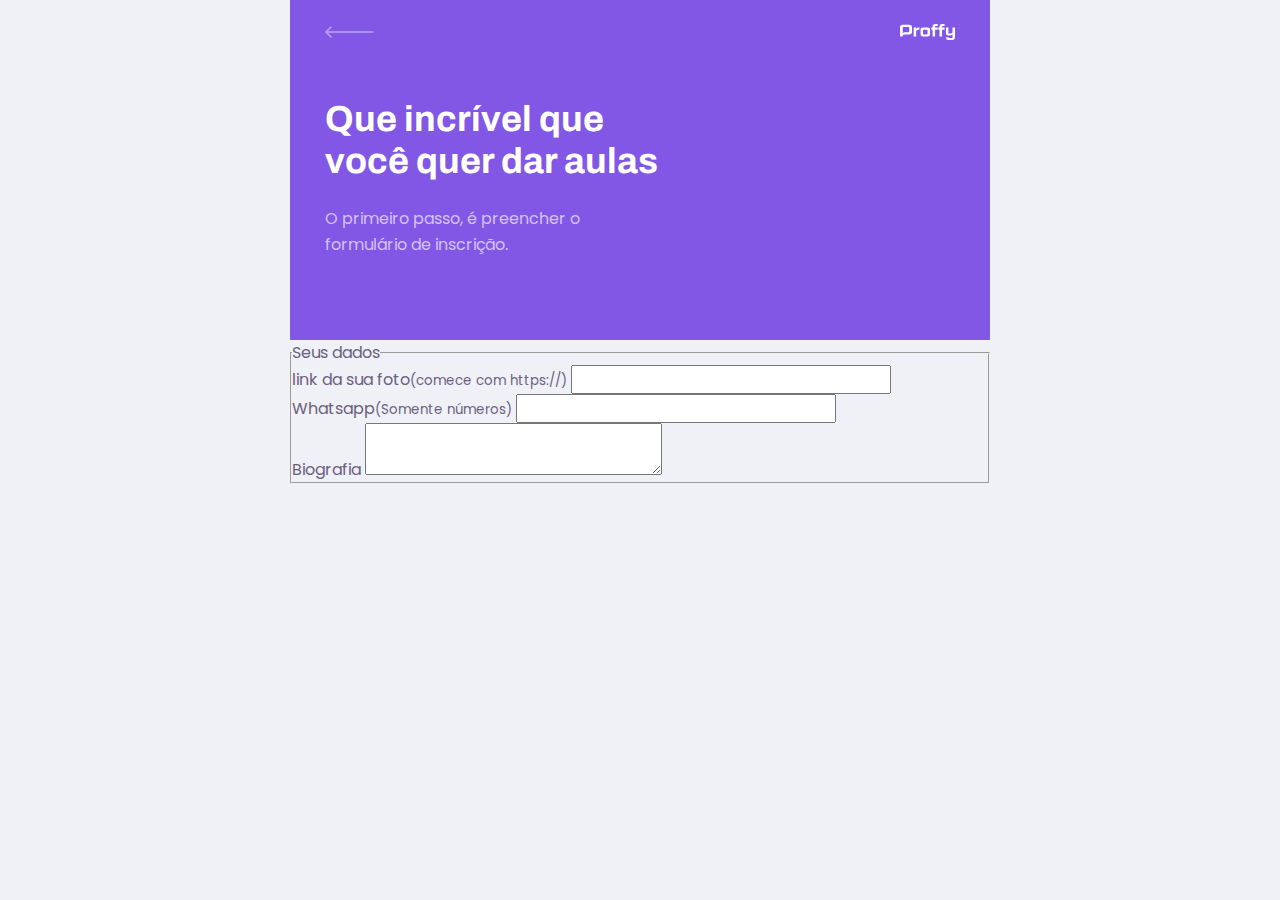
==== give-classes.html @ 330faf26 "Inicio da page give-classes" ====
<!DOCTYPE html>
<html class="no-js"> 
    <head>
        <meta charset="utf-8">
        <meta http-equiv="X-UA-Compatible" content="IE=edge">
        <title>Proffy | Sua plataforma de estudos online</title>
        <meta name="description" content="">
        <meta name="viewport" content="width=device-width, initial-scale=1">
        <link rel="stylesheet" href="css/style.css">
        <link rel="stylesheet" href="css/partials/header.css">
        <link rel="stylesheet" href="css/partials/page-give-classes.css">
        <link href="https://fonts.googleapis.com/css2?family=Archivo:wght@400;700&amp;family=Poppins:wght@400;600&amp;display=swap" rel="stylesheet">
    </head>
    <body id="page-give-classes">
        <div id="container">
            <header class="page-header">
                <div class="top-bar-container">
                    <a href="/">
                        <img src="img/icons/back.svg" alt="voltar">
                    </a>
                    <img src="img/logo.svg" alt="proffy">
                </div>

                <div class="header-content">
                    <strong>Que incrível que você quer dar aulas</strong>
                    <p>O primeiro passo, é preencher o formulário de inscrição.</p>

                </div>
            </header>

            <main>
                <form action="" id="create-class">
                    <fieldset>
                        <legend>Seus dados</legend>
                        <div class="input-block">
                            <label for="avatar">link da sua foto<small>(comece com https://)</small></label>
                            <input name="avatar" id="avatar" type="url" required>
                        </div>
                        <div class="input-block">
                            <label for="whatsapp">Whatsapp<small>(Somente números)</small></label>
                            <input name="whatsapp" id="whatsapp" type="number" required>
                        </div>
                        <div class="input-block">
                            <label for="bio">Biografia</label>
                            <textarea name="bio" id="bio" required></textarea>
                        </div>
                    </fieldset>
                </form>
            </main>
        </div>
        <script src="" async defer></script>
    </body>
</html>
---- css/style.css ----
/*Variaveis de cores */
:root {
    --color-background: #F0F0F7;
    --color-primary-lighter: #9871F5;
    --color-primary-light: #916BEA;
    --color-primary: #8257E5;
    --color-primary-dark: #774DD6;
    --color-primary-darker: #6842c2;
    --color-secondary: #04D361;
    --color-secondary-dark: #04BF58;
    --color-title-in-primary: #FFFFFF;
    --color-text-in-primary: #D4C2FF;
    --color-text-title: #32264D;
    --color-text-complement: #9C98A6;
    --color-text-base: #6A6180;
    --color-line-in-white: #E6E6F0;
    --color-input-background: #F8F8FC;
    --color-button-text: #FFFFFF;
    --color-box-base: #FFFFFF;
    --color-box-footer: #FAFAFC;
    --color-small-info: #C1BCCC;
    font-size: 60%; /* controle das medidas rem */
}

* {
    margin: 0;
    padding: 0;
    box-sizing: border-box;
}

html, body {
    height: 100vh;
}

body {
    background: var(--color-background);
    display: flex;
    align-items: center;
    justify-content: center;
}

body,
input,
button,
textarea {
    font-family: Poppins;
    font-size: 1.6rem;
    color: var(--color-text-base);
}

#container {
    width: 90vw;
    max-width: 700px;
}

@media (min-width: 700px) {
    :root {
        font-size: 62.5%;
    }
}
---- css/partials/header.css ----
#page-study #container {
    width: 100vw;
    height: 100vh;
}

.page-header {
    background: var(--color-primary);
    display: flex;
    flex-direction: column;
}

.page-header .top-bar-container {
    width: 90%;
    margin: 0 auto;
    display: flex;
    align-items: center;
    justify-content: space-between;
    padding: 1.6rem 0;
}

.page-header .top-bar-container a {
    height: 3.2rem;
    transition: opacity 0.2s;
}

.page-header .top-bar-container a:hover {
   opacity: 0.6; 
}

.page-header .top-bar-container > img {
    height: 1.6rem;
}

.page-header .header-content {
    width: 90%;
    margin: 3.2rem auto;
    position: relative;
}

.page-header .header-content strong {
    font: 700 3.6rem Archivo;
    color: var(--color-title-in-primary);
    line-height: 4.2rem;
}

.page-header .header-content p {
    max-width: 30rem;
    font-size: 1.6rem;
    line-height: 2.6rem;
    color: var(--color-text-in-primary);
    margin-top: 2.4rem;
}

@media(min-width: 700px) {
    .page-header {
        height: 340px;
    }

    .page-header .top-bar-container {
        max-width: 1100px;
    }

    .page-header .header-content strong {
        max-width: 350px;
    }

    .page-header .header-content {
        max-width: 740px;
        flex: 1 1;
        padding-bottom: 48px;
        display: flex;
        flex-direction: column;
        justify-content: center;
        margin: 0 auto;
    }
}
---- css/partials/page-give-classes.css ----
#page-give-classes #container {
    width: 100vw;
    height: 100vh;
}
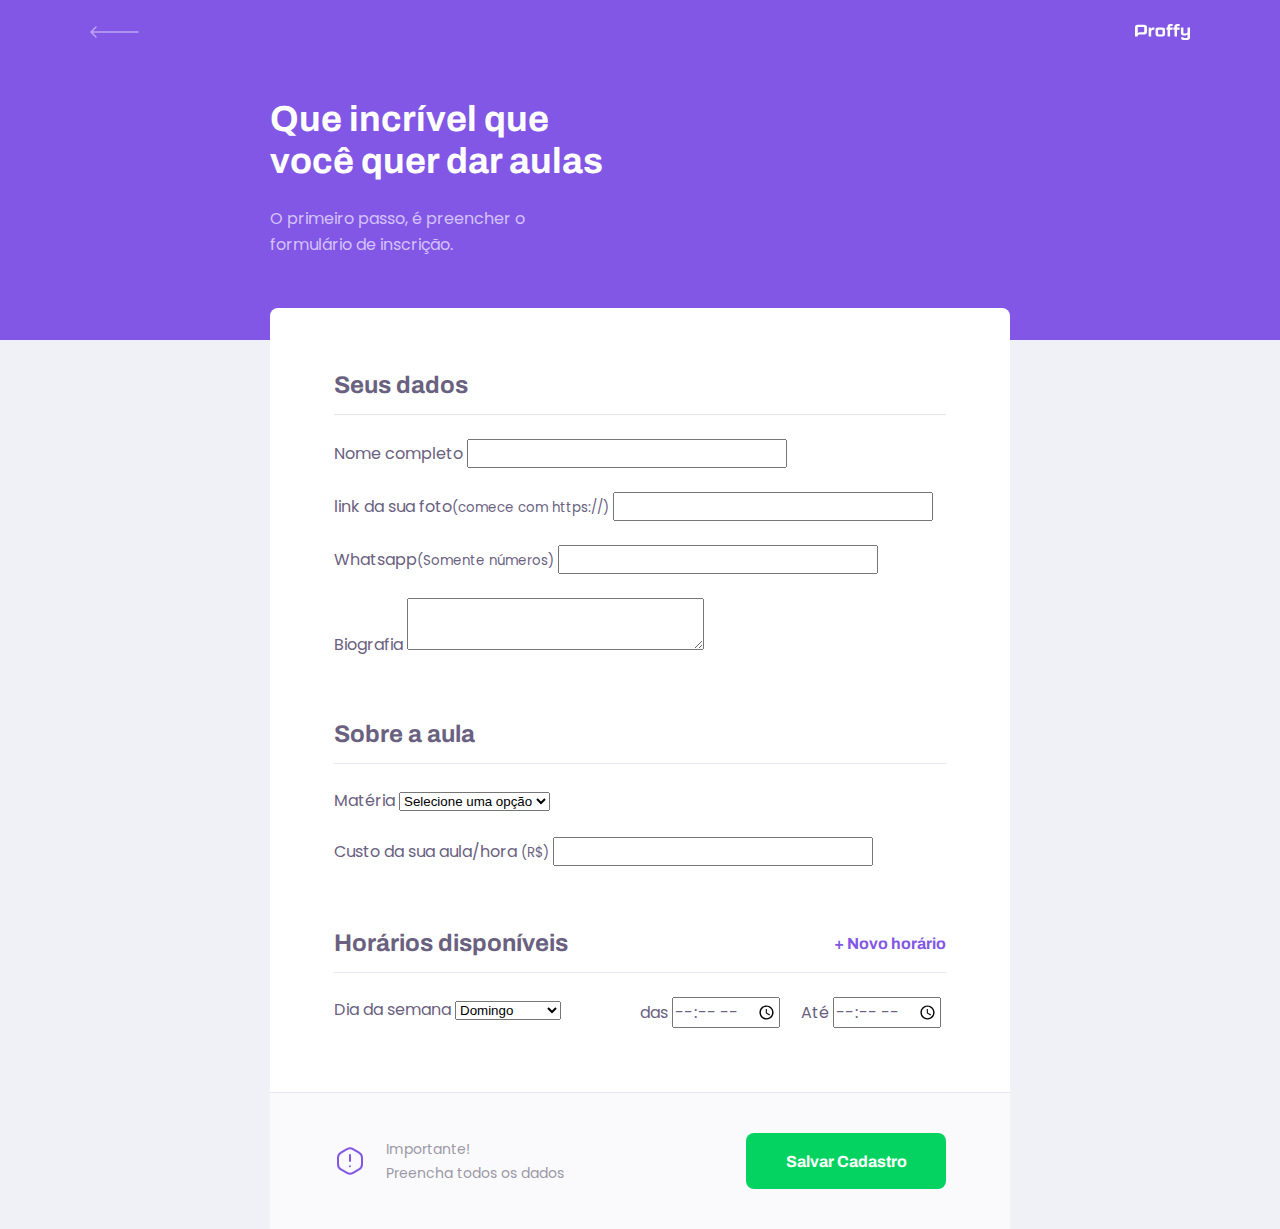
==== commit 963788d0: "Incio js - Inclusão de campos" ====
--- a/give-classes.html
+++ b/give-classes.html
@@ -8,8 +8,10 @@
         <meta name="viewport" content="width=device-width, initial-scale=1">
         <link rel="stylesheet" href="css/style.css">
         <link rel="stylesheet" href="css/partials/header.css">
+        <link rel="stylesheet" href="css/partials/forms.css">
         <link rel="stylesheet" href="css/partials/page-give-classes.css">
         <link href="https://fonts.googleapis.com/css2?family=Archivo:wght@400;700&amp;family=Poppins:wght@400;600&amp;display=swap" rel="stylesheet">
+        <script src="/scripts/addfield.js" async defer></script>
     </head>
     <body id="page-give-classes">
         <div id="container">
@@ -33,21 +35,98 @@
                     <fieldset>
                         <legend>Seus dados</legend>
                         <div class="input-block">
+                            <label for="name">Nome completo</label>
+                            <input name="name" id="name" required>
+                        </div>
+                        
+                        <div class="input-block">
                             <label for="avatar">link da sua foto<small>(comece com https://)</small></label>
                             <input name="avatar" id="avatar" type="url" required>
                         </div>
+
                         <div class="input-block">
                             <label for="whatsapp">Whatsapp<small>(Somente números)</small></label>
                             <input name="whatsapp" id="whatsapp" type="number" required>
                         </div>
-                        <div class="input-block">
+
+                        <div class="textarea-block">
                             <label for="bio">Biografia</label>
                             <textarea name="bio" id="bio" required></textarea>
                         </div>
                     </fieldset>
+
+                    <fieldset>
+                        <legend>Sobre a aula</legend>
+                        <div class="select-block">
+                            <label for="subject">Matéria</label>
+                            <select name="subject" id="subject" required>
+                                <option value="">Selecione uma opção</option>
+                                <option value="1">Artes</option>
+                                <option value="2">Biologia</option>
+                                <option value="3">Ciências</option>
+                                <option value="4">Educação física</option>
+                                <option value="5">Física</option>
+                                <option value="6">Geografia</option>
+                                <option value="7">História</option>
+                                <option value="8">Matemática</option>
+                                <option value="9">Portugues</option>
+                                <option value="10">Química</option>
+                            </select>
+                        </div>
+
+                        <div class="input-block">
+                            <label for="cost">Custo da sua aula/hora
+                                <small>(R$)</small>
+                            </label>
+                            <input type="cost" id="cost" type="number" required>
+
+                        </div>
+                    </fieldset>
+
+                    <fieldset id="schedule-items">
+                        <legend>Horários disponíveis
+                            <button type="button" id="add-time">+ Novo horário</button>
+                        </legend>
+                        <div class="schedule-item">
+                            <div class="select-block">
+                                <label for="weekday">Dia da semana</label>
+                                <select name="weekday[]" required>
+                                    <option value="0">Domingo</option>
+                                    <option value="1">Segunda-feira</option>
+                                    <option value="2">Terça-feira</option>
+                                    <option value="3">Quarta-feira</option>
+                                    <option value="4">Quinta-feira</option>
+                                    <option value="5">Sexta-feira</option>
+                                    <option value="6">Sábado</option>
+                                </select>
+                            </div>
+
+                            <div class="input-block">
+                                <label for="time_from">das</label>
+                                <input type="time" name="time_from[]" required>
+                            </div>
+
+                            
+                            <div class="input-block">
+                                <label for="time_two">Até</label>
+                                <input type="time" name="time_two[]" required>
+                            </div>
+                            
+                        </div>
+                    </fieldset>
                 </form>
+                <footer>
+                    <p>
+                        <img src="img/icons/warning.svg" alt="Aviso importante">
+                        Importante! <br>
+                        Preencha todos os dados
+                    </p>
+                    <button type="submit" form="create-class">
+                        Salvar Cadastro
+                    </button>
+                </footer>
             </main>
         </div>
-        <script src="" async defer></script>
+        
     </body>
 </html>--- a/css/partials/page-give-classes.css
+++ b/css/partials/page-give-classes.css
@@ -3,3 +3,141 @@
     height: 100vh;
 }
 
+#page-give-classes main {
+    background: var(--color-box-base);
+    width: 100%;
+    max-width: 74rem;
+    border-radius: .8rem;
+    margin: -3.2rem auto 3.2rem;
+    padding-top: 6.4rem;
+}
+
+#page-give-classes fieldset {
+    border: none;
+    padding: 0 2.4rem;
+}
+
+#page-give-classes fieldset legend {
+    font: 700 2.4rem Archivo;
+    color: (--color-text-title);
+    margin-bottom: 2.4rem;
+    display: flex;
+    align-items: center;
+    justify-content: space-between;
+    width: 100%;
+    padding-bottom: 1.6rem;
+    border-bottom: 1px solid var(--color-line-in-white);
+}
+
+#page-give-classes .page-header .header-content {
+    margin-bottom: 6.4rem;
+}
+
+#page-give-classes fieldset legend button {
+    background: none;
+    border: 0;
+    color: var(--color-primary);
+    font: 700 1.6rem Archivo;
+    cursor: pointer;
+    transition: 0.5s;
+}
+
+#page-give-classes fieldset legend button:hover {
+    transform: translateY(-5px);
+    color: var(--color-primary-dark);
+}
+
+#page-give-classes fieldset+fieldset {
+    margin-top: 6.4rem;
+}
+
+#page-give-classes main fieldset .input-block + .input-block,
+#page-give-classes main fieldset .input-block + .textarea-block, 
+#page-give-classes main fieldset .select-block + .input-block  {
+    margin-top: 2.4rem;
+}
+
+#page-give-classes main footer {
+    padding: 4rem 2.4rem;
+    background: var(--color-box-footer);
+    border-top: 1px solid var(--color-line-in-white);
+    margin-top: 6.4rem;
+}
+
+#page-give-classes main footer p {
+    display: flex;
+    align-items: center;
+    justify-content: center;
+    font-size: 1.4rem;
+    line-height: 2.4rem;
+    color: var(--color-text-complement);
+}
+
+#page-give-classes main footer p img {
+    margin-right: 2rem;
+}
+
+#page-give-classes main footer button {
+    width: 100%;
+    height: 5.6rem;
+    background: var(--color-secondary);
+    border: 0;
+    color: var(--color-button-text);
+    border-radius: .8rem;
+    cursor: pointer;
+    font: 700 1.6rem Archivo;
+    display: flex;
+    align-items: center;
+    justify-content: center;
+    text-decoration: none;
+    transition: 0.2s;
+    margin-top: 3.2rem;
+}
+
+#page-give-classes main footer button:hover {
+    background: var(--color-secondary-dark);
+}
+
+.schedule-item+.schedule-item {
+    margin-top: 3.2rem;
+    padding-top: 3.2rem;
+    border-top: 1px solid var(--color-line-in-white);
+}
+
+@media (min-width: 700px) {
+    #page-give-classes #container {
+        max-width: 100vw;
+    }
+
+    #page-give-classes .page-header .header-content {
+        margin-bottom: 0;
+    }
+
+    #page-give-classes main fieldset {
+        padding: 0 64px;
+    }
+
+    .schedule-item {
+        display: grid;
+        grid-template-columns: 2fr 1fr 1fr;
+        column-gap: 1.6rem;
+    }
+
+    #page-give-classes #schedule-items .select-block + .input-block,
+    #page-give-classes #schedule-items .input-block+.input-block {
+        margin-top: 0 !important;
+    }
+
+    #page-give-classes main footer {
+        padding: 40px 64px;
+        display: flex;
+        align-items: center;
+        justify-content: space-between;
+    }
+
+    #page-give-classes main footer button {
+        margin-top: 0;
+        width: 200px;
+    }
+}
+
